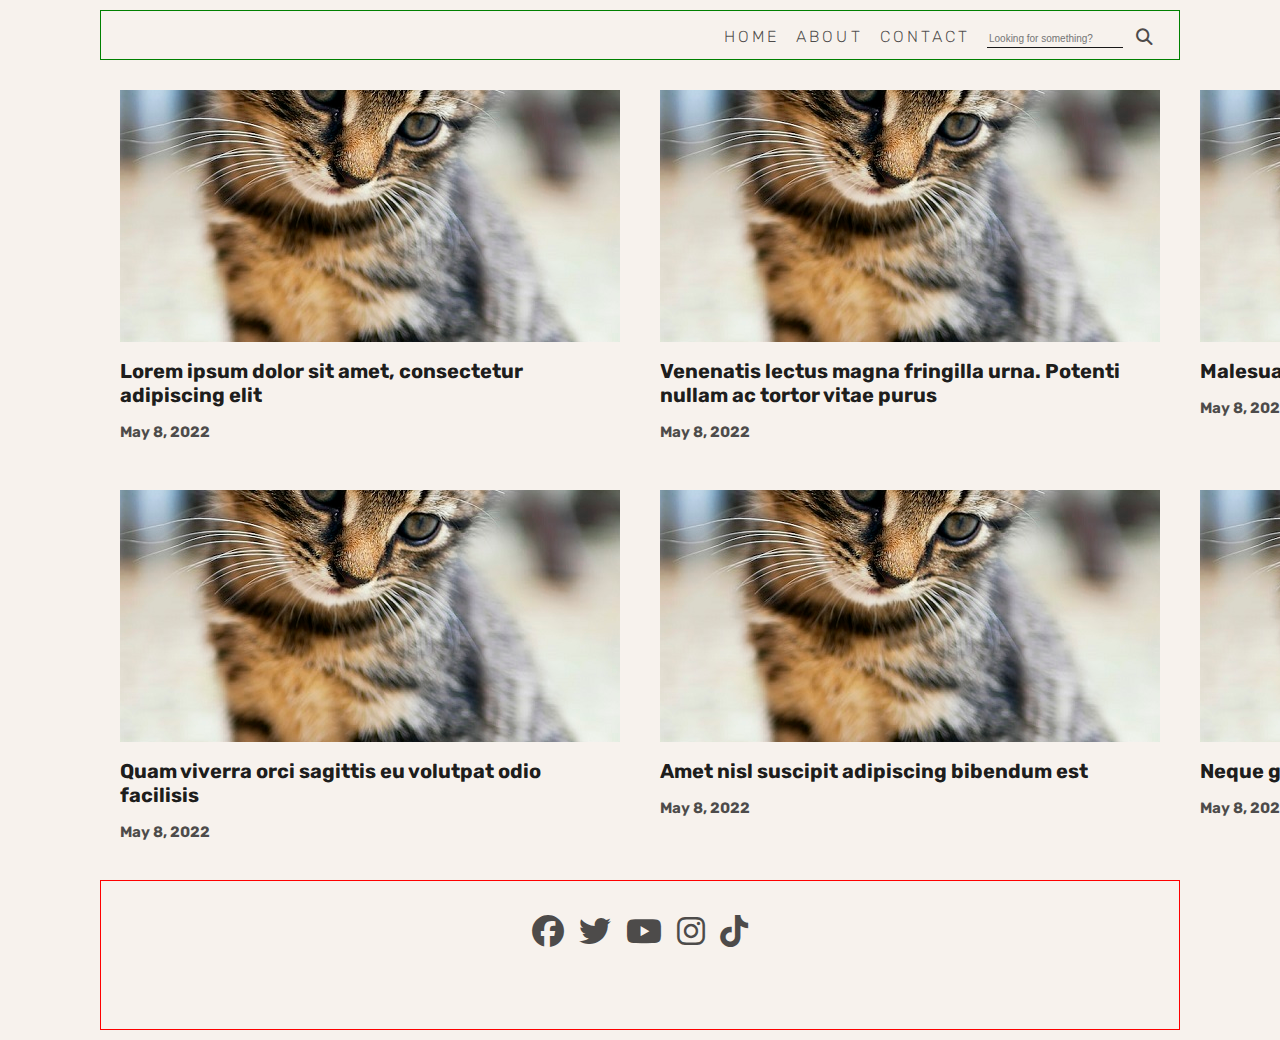
==== index.html @ 1d745626 "basic blog post layout" ====
<!DOCTYPE html>
<html>
    <head>
        <title>Home page</title>
        <meta charset="utf-8">
        <link rel="stylesheet" href="styles.css">
        <link rel="stylesheet" href="https://cdnjs.cloudflare.com/ajax/libs/font-awesome/6.2.0/css/all.min.css">
        <link href='https://fonts.googleapis.com/css?family=Rubik' rel='stylesheet'>

    </head>
    <body>
        <div class="content-container">
            <div class="header-container">
                <div class="logo"></div>
                <div class="nav">
                    <ul>
                        <li>Home</li>
                        <li>About</li>
                        <li>Contact</li>
                        <li><input type="text" id="search" name="search" placeholder="Looking for something?">
                            <button type="submit" value="Search">
                                <i class="fa-solid fa-magnifying-glass fa-lg"></i>
                            </button></li>
                    </ul>
                </div>

            </div>
            <div class="content-row-1">
                <div class="blog-item-r1">
                    
                    <div class="blog-post-info">
                        <a href="post.html">
                            <div class="post-image" id="post-image-1"></div>
                        </a>
                        <a href="post.html">
                            <h2 class="post-title" href="post.html">Lorem ipsum dolor sit amet, consectetur adipiscing elit</h2>
                        </a>
                        <h2 class="post-date">May 8, 2022</h2>
                    </div>
                </div>
                <div class="blog-item-r1">
                    <div class="blog-post-info">
                        <div class="post-image" id="post-image-2"></div>
                        <h2 class="post-title">Venenatis lectus magna fringilla urna. Potenti nullam ac tortor vitae purus</h2>
                        <h2 class="post-date">May 8, 2022</h2>
                    </div>
                </div>
                <div class="blog-item-r1">
                    <div class="blog-post-info">
                        <div class="post-image" id="post-image-3"></div>
                        <h2 class="post-title">Malesuada bibendum arcu vitae elementum</h2>
                        <h2 class="post-date">May 8, 2022</h2>
                    </div>
                </div>
                <div class="blog-item-r2">
                    <div class="blog-post-info">
                        <div class="post-image" id="post-image-4"></div>
                        <h2 class="post-title">Quam viverra orci sagittis eu volutpat odio facilisis</h2>
                        <h2 class="post-date">May 8, 2022</h2>
                    </div>
                </div>
                <div class="blog-item-r2">
                    <div class="blog-post-info">
                        <div class="post-image" id="post-image-5"></div>
                        <h2 class="post-title">Amet nisl suscipit adipiscing bibendum est</h2>
                        <h2 class="post-date">May 8, 2022</h2>
                    </div>
                </div>
                <div class="blog-item-r2">
                    <div class="blog-post-info">
                        <div class="post-image" id="post-image-6"></div>
                        <h2 class="post-title">Neque gravida in fermentum et sollicitudin ac orci</h2>
                        <h2 class="post-date">May 8, 2022</h2>
                    </div>
                </div>
            </div>

            <div class="footer">
                <!-- <div class="search-container"> -->
                    <!-- <form> -->
                        <!-- <label for="search">Looking for something?</label> -->
                        <!-- <input type="text" id="search" name="search" placeholder="Looking for something?">
                        <button type="submit" value="Search">
                            <i class="fa-solid fa-magnifying-glass fa-xl"></i>
                        </button>
                         -->
                    <!-- </form> -->
                <!-- </div> -->
                <div class="social-icons">
                    <i class="fa-brands fa-facebook fa-2xl"></i>
                    <i class="fa-brands fa-twitter fa-2xl"></i>
                    <i class="fa-brands fa-youtube fa-2xl"></i>
                    <i class="fa-brands fa-instagram fa-2xl"></i>
                    <i class="fa-brands fa-tiktok fa-2xl"></i>
                
                </div>
            </div>
        </div>
        
    </body>
</html>
---- styles.css ----
:root {
    --font: Rubik;
    --title-font-size: 20px;
    --date-font-size: 15px;
    --title-font-weight: bold;
    --date-font-color: #8c979a;
    --primary-font-color: rgba(0, 0, 0, .9);
    --secondary-font-color: rgba(0, 0, 0, .7);
}

body {
    width: 100%;
    margin: 0 auto;
    background-color: #f7f2ed;
}

.content-container {
    max-width: 100%;
    margin: 10px 100px 10px 100px;
    display: grid;
    grid-template-rows: 50px 800px 150px;
    grid-template-columns: repeat(3, minmax(200px, 1fr));
    grid-gap: 10px;
    grid-template-areas:
        "header header header"
        "content1 content1 content1"
        "footer footer footer";
}

.content-container-post {
    max-width: 100%;
    margin: 10px 100px 10px 100px;
    display: grid;
    grid-template-rows: 50px 800px 150px;
    grid-template-columns: repeat(1, minmax(200px, 1fr));
    grid-gap: 10px;
    grid-template-areas:
        "header"
        "blogpost"
        "footer";
}

.header-container {
    grid-area: header;
    border: 1px solid green;
    display: flex;
    
}

.nav {
    float: left;
    margin-left: auto;
    margin-right: 10px;
    font-family: var(--font);
    font-weight: 300;
    text-transform: uppercase;
    letter-spacing: .19em;
}


ul {
    list-style: none;
}

li {
    display: inline;
    margin-right: 10px;
    color: var(--secondary-font-color);
    transition: 0.3s;
}

li:hover {
    color: var(--primary-font-color);
    font-weight: bold;
    cursor: pointer;
}

.content-row-1 {
    grid-area: content1;
    /* border: 1px solid blue; */
    display: grid;
    grid-template-areas: 
         "content-r1 content-r1 content-r1"
         "content-r2 content-r2 content-r2"

}

.blog-post-itm {
    border: 1px solid blue;
    grid-template-areas: blogpost;
}

.blog-item-r1, .blog-item-r2 {
    /* border: 1px solid purple; */
    display: flex;
    margin: 20px 20px 20px 20px;

}

.blog-post-info {
    float: bottom;
    font-family: var(--font);
}

.post-image {
    /* border: 1px solid black; */

    height: 70%;
    width: 100%;
    min-width: 500px;
    max-width: 500px;     
}

.post-title {
    font-size: var(--title-font-size);
    font-weight: var(--title-font-weight);
    color: var(--primary-font-color);
    min-width: 400px;
    max-width: 500px;
}

.post-title:hover {
    cursor: pointer;
}

.post-date {
    font-size: var(--date-font-size);
    color: var(--secondary-font-color);
}

/* img {
    height: 100%;
    width: 100%;
    background-size: cover;
} */



#post-image-1, #post-image-2, #post-image-3, #post-image-4, #post-image-5, #post-image-6 {
    background: url("imgs/cat.jfif") center center;
    background-size: auto;
    background-repeat: no-repeat;
    transition: box-shadow .3s;
    
}

.post-image:hover {
    box-shadow: 5px 5px 5px rgba(33,33,33,.2);
    cursor: pointer; 
}

.footer {
    grid-area: footer;
    border: 1px solid red;
    display: inline-block;
}

.search-container {
    display: flex;
    justify-content: center;
    margin-top: 30px;
}

#search {
    min-width: 100px;
    max-width: 600px;
    height: 1.5em;
    font-size: 10px;
    background: none;
    border: none;
    border-bottom: 1px solid var(--primary-font-color);
    
}

#search:focus {
    outline: none;
}

button {
    background: none;
    border: none;
    outline: none;
}

i:hover {
    cursor: pointer;
}

.fa-magnifying-glass {
    color: var(--secondary-font-color);
}

.fa-magnifying-glass:hover {
    color: var(--primary-font-color);
}

.social-icons {
    display: flex;
    gap: 15px;
    justify-content: center;
    margin-top: 50px;
    color: var(--secondary-font-color);
    
}

.fa-brands {
    transition: 0.2s;
}

.fa-brands:hover {
    color: var(--primary-font-color);
}


@media only screen and (min-width: 790px) and (max-width: 1125px) {
    .content-container {
        max-width: 100%;
        margin: 10px 100px 10px 100px;
        display: grid;
        grid-template-rows: 50px 600px 600px 150px;
        grid-template-columns: repeat(1, minmax(200px, 1fr));
        grid-gap: 10px;
        grid-template-areas:
            "header header"
            "content1 content1"
            "content1 content1"
            "footer footer";
    }

    .content-row-1 {
        grid-area: content1;
        /* border: 1px solid blue; */
        display: grid;
        grid-template-areas: 
             "content-r1 content-r1"
             "content-r2 content-r2"
    
    }
    .post-image {
        /* border: 1px solid black; */
    
        height: 70%;
        width: 100%;
        min-width: 400px;
        max-width: 400px;     
    }
    
    .post-title {
        font-size: var(--title-font-size);
        font-weight: var(--title-font-weight);
        color: var(--primary-font-color);
        min-width: 400px;
        max-width: 400px;
    }
    
}

@media only screen and (max-width: 789px) {
    .content-container {
        max-width: 100%;
        margin: 10px 100px 10px 100px;
        display: grid;
        grid-template-rows: 50px 2000px 150px;
        grid-template-columns: repeat(1, minmax(200px, 1fr));
        grid-gap: 10px;
        grid-template-areas:
            "header"
            "content1"
            "content1"
            "footer";
    }

    .content-row-1 {
        grid-area: content1;
        /* border: 1px solid blue; */
        display: grid;
        grid-template-areas: 
             "content-r1"
             "content-r2"
    
    }

    .post-image {
        /* border: 1px solid black; */
    
        height: 70%;
        width: 100%;
        min-width: 300px;
        max-width: 400px;     
        min-height: 200px;
    }
    
    .post-title {
        font-size: var(--title-font-size);
        font-weight: var(--title-font-weight);
        color: var(--primary-font-color);
        min-width: 400px;
        max-width: 400px;
    }

    .footer {
        margin-bottom: 20px;
    }
    
}

a {
    text-decoration: none;
}
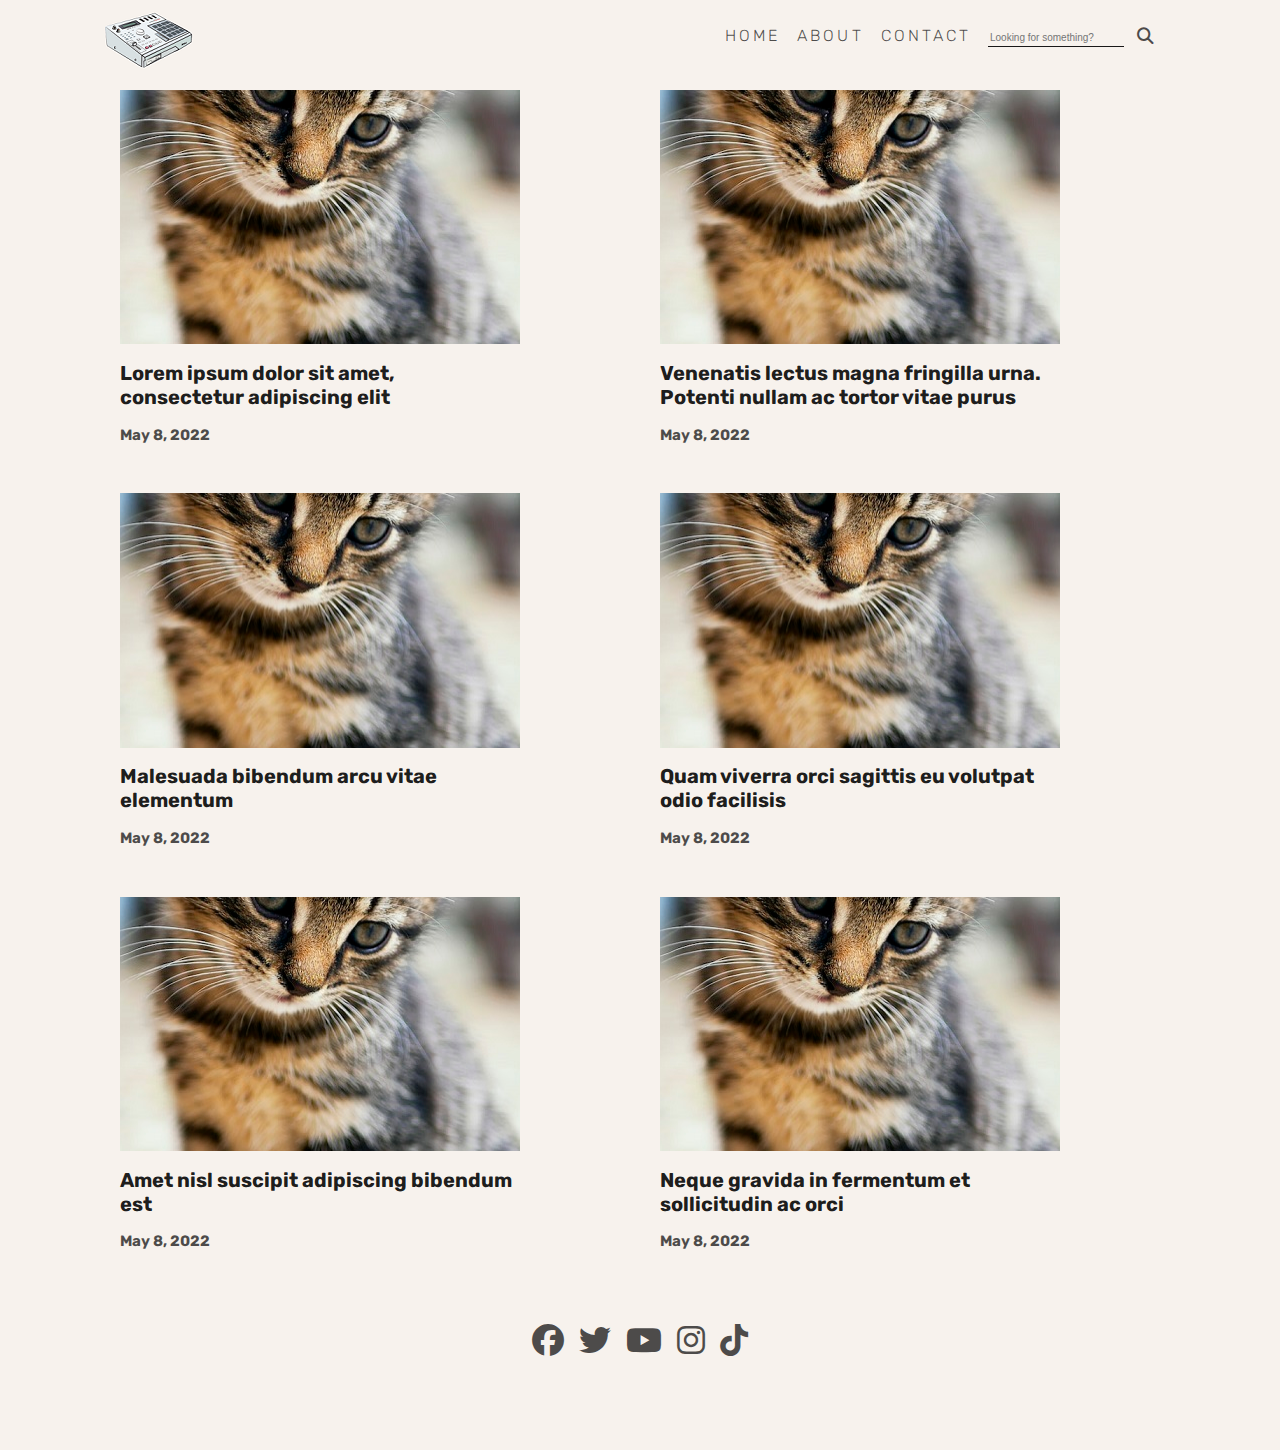
==== commit 45feb95a: "added logo" ====
--- a/index.html
+++ b/index.html
@@ -11,7 +11,9 @@
     <body>
         <div class="content-container">
             <div class="header-container">
-                <div class="logo"></div>
+                <div class="logo">
+                    <img src="imgs/mpc.png">
+                </div>
                 <div class="nav">
                     <ul>
                         <li>Home</li>
--- a/styles.css
+++ b/styles.css
@@ -6,12 +6,14 @@
     --date-font-color: #8c979a;
     --primary-font-color: rgba(0, 0, 0, .9);
     --secondary-font-color: rgba(0, 0, 0, .7);
+    --blog-border-color: rgba(0, 0, 0, .2);
 }
 
 body {
     width: 100%;
     margin: 0 auto;
     background-color: #f7f2ed;
+    min-width: 0;
 }
 
 .content-container {
@@ -31,18 +33,37 @@
     max-width: 100%;
     margin: 10px 100px 10px 100px;
     display: grid;
-    grid-template-rows: 50px 800px 150px;
-    grid-template-columns: repeat(1, minmax(200px, 1fr));
+    /* grid-template-rows: 50px 900px 150px; */
+    grid-template-rows: 0.2fr 4fr 0.5f 1fr;
+    /* grid-template-columns: repeat(1, minmax(200px, 1fr)); */
     grid-gap: 10px;
     grid-template-areas:
         "header"
         "blogpost"
+        "next"
         "footer";
 }
+
+
+/* @media only screen and (max-width:  2000px) {
+    .content-container-post {
+        max-width: 100%;
+        margin: 10px 100px 10px 100px;
+        display: grid;
+        grid-template-rows: 50px 1200px 150px;
+        grid-template-columns: repeat(1, minmax(200px, 1fr));
+        grid-gap: 10px;
+        grid-template-areas:
+            "header"
+            "blogpost"
+            "footer";
+    }
+    
+} */
 
 .header-container {
     grid-area: header;
-    border: 1px solid green;
+    /* border: 1px solid green; */
     display: flex;
     
 }
@@ -86,7 +107,7 @@
 }
 
 .blog-post-itm {
-    border: 1px solid blue;
+    /* border: 1px solid blue; */
     grid-template-areas: blogpost;
 }
 
@@ -126,6 +147,35 @@
 .post-date {
     font-size: var(--date-font-size);
     color: var(--secondary-font-color);
+}
+
+.blog-post-date {
+    font-size: 15px;
+    /* font-weight: var(--title-font-weight); */
+    color: var(--secondary-font-color);
+    font-family: var(--font);
+    letter-spacing: .19em;
+    margin-bottom: 50px;
+    margin-left: 20px;
+}
+
+.blog-post-title {
+    font-size: 50px;
+    color: var(--primary-font-color);
+    font-family: var(--font);
+    margin-left: 50px;
+    margin-right: 20px;
+}
+
+.blog-post-container {
+    grid-area: blogpost;
+    /* height: 700px; */
+    margin-top: 50px;
+    margin-left: 15%;
+    margin-right: 15%;
+    border-top: 1px solid var(--blog-border-color);
+    border-bottom: 1px solid var(--blog-border-color);
+    resize: vertical;
 }
 
 /* img {
@@ -134,6 +184,13 @@
     background-size: cover;
 } */
 
+p {
+    font-family: var(--font);
+    color: var(--secondary-font-color);
+    font-size: 20px;
+    letter-spacing: 0.03em;
+}
+
 
 
 #post-image-1, #post-image-2, #post-image-3, #post-image-4, #post-image-5, #post-image-6 {
@@ -151,7 +208,7 @@
 
 .footer {
     grid-area: footer;
-    border: 1px solid red;
+    /* border: 1px solid red; */
     display: inline-block;
 }
 
@@ -212,7 +269,7 @@
 }
 
 
-@media only screen and (min-width: 790px) and (max-width: 1125px) {
+@media only screen and (min-width: 790px) and (max-width: 1500px) {
     .content-container {
         max-width: 100%;
         margin: 10px 100px 10px 100px;
@@ -306,4 +363,30 @@
 
 a {
     text-decoration: none;
+}
+
+.blog-next-section {
+    grid-area: next;
+    margin-right: 15%;
+    margin-left: 15%;
+    /* border: 1px solid purple; */
+}
+
+.next-info {
+    float: right;
+}
+
+.next-id {
+    float: right;
+    margin-right: 20px;
+    color: var(--secondary-font-color);
+}
+
+.next-id:hover {
+    color: var(--primary-font-color);
+}
+
+.next-title {
+    font-weight: bold;
+    font-size: 20px;
 }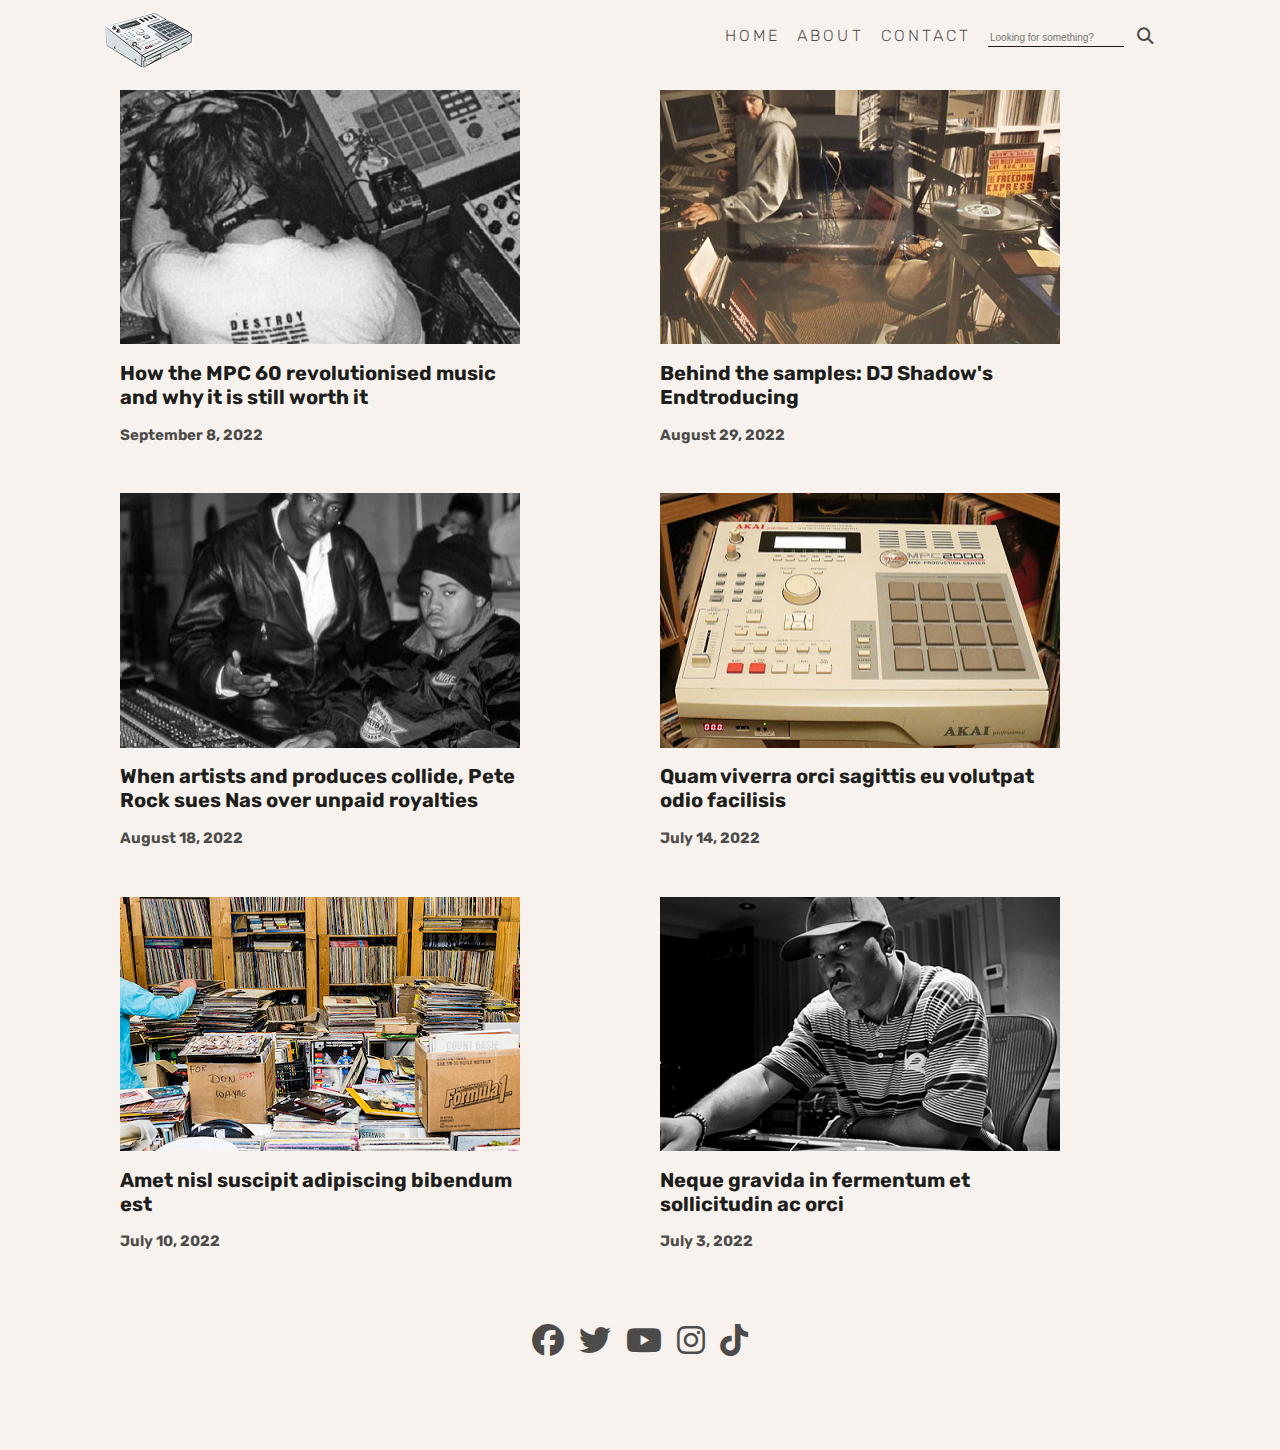
==== commit 2d299ffa: "final content" ====
--- a/index.html
+++ b/index.html
@@ -35,44 +35,44 @@
                             <div class="post-image" id="post-image-1"></div>
                         </a>
                         <a href="post.html">
-                            <h2 class="post-title" href="post.html">Lorem ipsum dolor sit amet, consectetur adipiscing elit</h2>
+                            <h2 class="post-title" href="post.html">How the MPC 60 revolutionised music and why it is still worth it</h2>
                         </a>
-                        <h2 class="post-date">May 8, 2022</h2>
+                        <h2 class="post-date">September 8, 2022</h2>
                     </div>
                 </div>
                 <div class="blog-item-r1">
                     <div class="blog-post-info">
                         <div class="post-image" id="post-image-2"></div>
-                        <h2 class="post-title">Venenatis lectus magna fringilla urna. Potenti nullam ac tortor vitae purus</h2>
-                        <h2 class="post-date">May 8, 2022</h2>
+                        <h2 class="post-title">Behind the samples: DJ Shadow's Endtroducing</h2>
+                        <h2 class="post-date">August 29, 2022</h2>
                     </div>
                 </div>
                 <div class="blog-item-r1">
                     <div class="blog-post-info">
                         <div class="post-image" id="post-image-3"></div>
-                        <h2 class="post-title">Malesuada bibendum arcu vitae elementum</h2>
-                        <h2 class="post-date">May 8, 2022</h2>
+                        <h2 class="post-title">When artists and produces collide, Pete Rock sues Nas over unpaid royalties</h2>
+                        <h2 class="post-date">August 18, 2022</h2>
                     </div>
                 </div>
                 <div class="blog-item-r2">
                     <div class="blog-post-info">
                         <div class="post-image" id="post-image-4"></div>
                         <h2 class="post-title">Quam viverra orci sagittis eu volutpat odio facilisis</h2>
-                        <h2 class="post-date">May 8, 2022</h2>
+                        <h2 class="post-date">July 14, 2022</h2>
                     </div>
                 </div>
                 <div class="blog-item-r2">
                     <div class="blog-post-info">
                         <div class="post-image" id="post-image-5"></div>
                         <h2 class="post-title">Amet nisl suscipit adipiscing bibendum est</h2>
-                        <h2 class="post-date">May 8, 2022</h2>
+                        <h2 class="post-date">July 10, 2022</h2>
                     </div>
                 </div>
                 <div class="blog-item-r2">
                     <div class="blog-post-info">
                         <div class="post-image" id="post-image-6"></div>
                         <h2 class="post-title">Neque gravida in fermentum et sollicitudin ac orci</h2>
-                        <h2 class="post-date">May 8, 2022</h2>
+                        <h2 class="post-date">July 3, 2022</h2>
                     </div>
                 </div>
             </div>
--- a/styles.css
+++ b/styles.css
@@ -193,13 +193,39 @@
 
 
 
+
+#post-image-1 {
+    background: url("imgs/mpc60_2.png") center center;
+}
+
+#post-image-2 {
+    background: url("imgs/hh.png") center center;
+}
+
+#post-image-3 {
+    background: url("imgs/pr.png") center center;
+}
+
+#post-image-4 {
+    background: url("imgs/mpc2000.png") center center;
+}
+
+#post-image-5 {
+    background: url("imgs/digging.png") center center;
+}
+
+#post-image-6 {
+    background: url("imgs/easy.png") center center;
+}
+
+
 #post-image-1, #post-image-2, #post-image-3, #post-image-4, #post-image-5, #post-image-6 {
-    background: url("imgs/cat.jfif") center center;
     background-size: auto;
     background-repeat: no-repeat;
     transition: box-shadow .3s;
     
 }
+
 
 .post-image:hover {
     box-shadow: 5px 5px 5px rgba(33,33,33,.2);
@@ -363,6 +389,7 @@
 
 a {
     text-decoration: none;
+    color: inherit;
 }
 
 .blog-next-section {
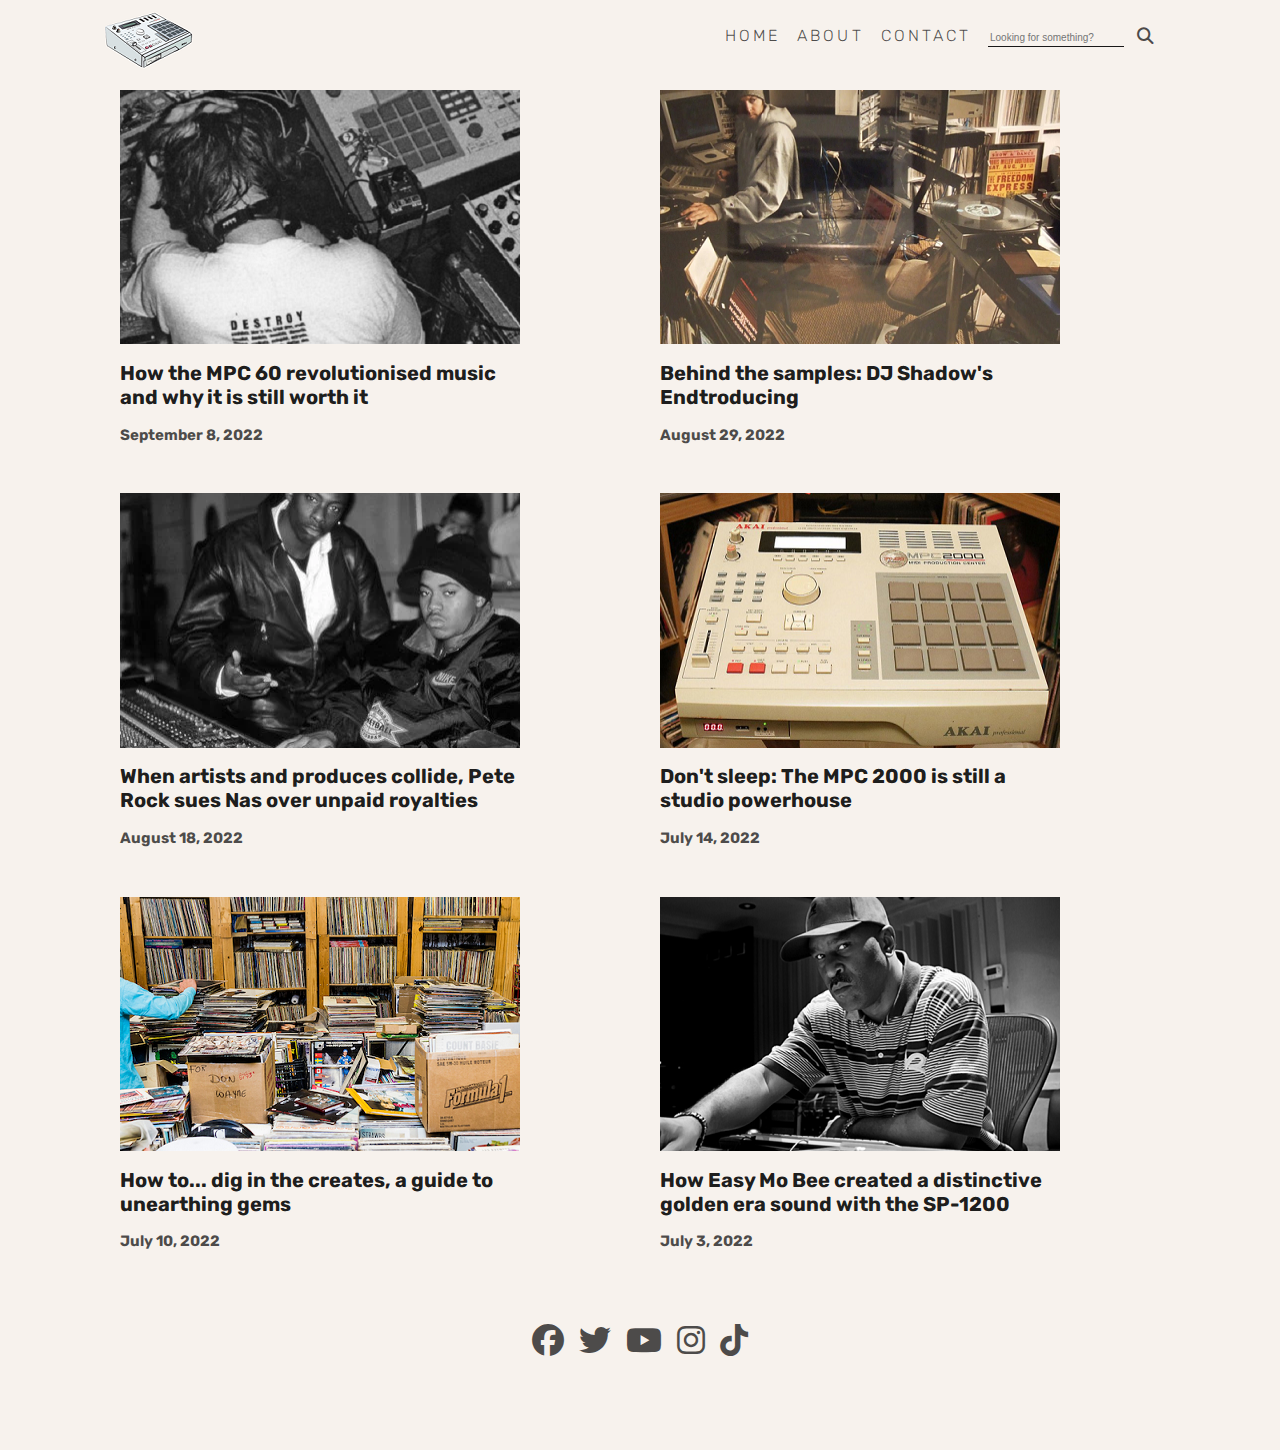
==== commit 90fc3ef8: "added viewport to meta tags" ====
--- a/index.html
+++ b/index.html
@@ -3,6 +3,7 @@
     <head>
         <title>Home page</title>
         <meta charset="utf-8">
+        <meta name="viewport" content="width=device-width, initial-scale=1.0">
         <link rel="stylesheet" href="styles.css">
         <link rel="stylesheet" href="https://cdnjs.cloudflare.com/ajax/libs/font-awesome/6.2.0/css/all.min.css">
         <link href='https://fonts.googleapis.com/css?family=Rubik' rel='stylesheet'>
@@ -57,21 +58,21 @@
                 <div class="blog-item-r2">
                     <div class="blog-post-info">
                         <div class="post-image" id="post-image-4"></div>
-                        <h2 class="post-title">Quam viverra orci sagittis eu volutpat odio facilisis</h2>
+                        <h2 class="post-title">Don't sleep: The MPC 2000 is still a studio powerhouse</h2>
                         <h2 class="post-date">July 14, 2022</h2>
                     </div>
                 </div>
                 <div class="blog-item-r2">
                     <div class="blog-post-info">
                         <div class="post-image" id="post-image-5"></div>
-                        <h2 class="post-title">Amet nisl suscipit adipiscing bibendum est</h2>
+                        <h2 class="post-title">How to... dig in the creates, a guide to unearthing gems</h2>
                         <h2 class="post-date">July 10, 2022</h2>
                     </div>
                 </div>
                 <div class="blog-item-r2">
                     <div class="blog-post-info">
                         <div class="post-image" id="post-image-6"></div>
-                        <h2 class="post-title">Neque gravida in fermentum et sollicitudin ac orci</h2>
+                        <h2 class="post-title">How Easy Mo Bee created a distinctive golden era sound with the SP-1200</h2>
                         <h2 class="post-date">July 3, 2022</h2>
                     </div>
                 </div>
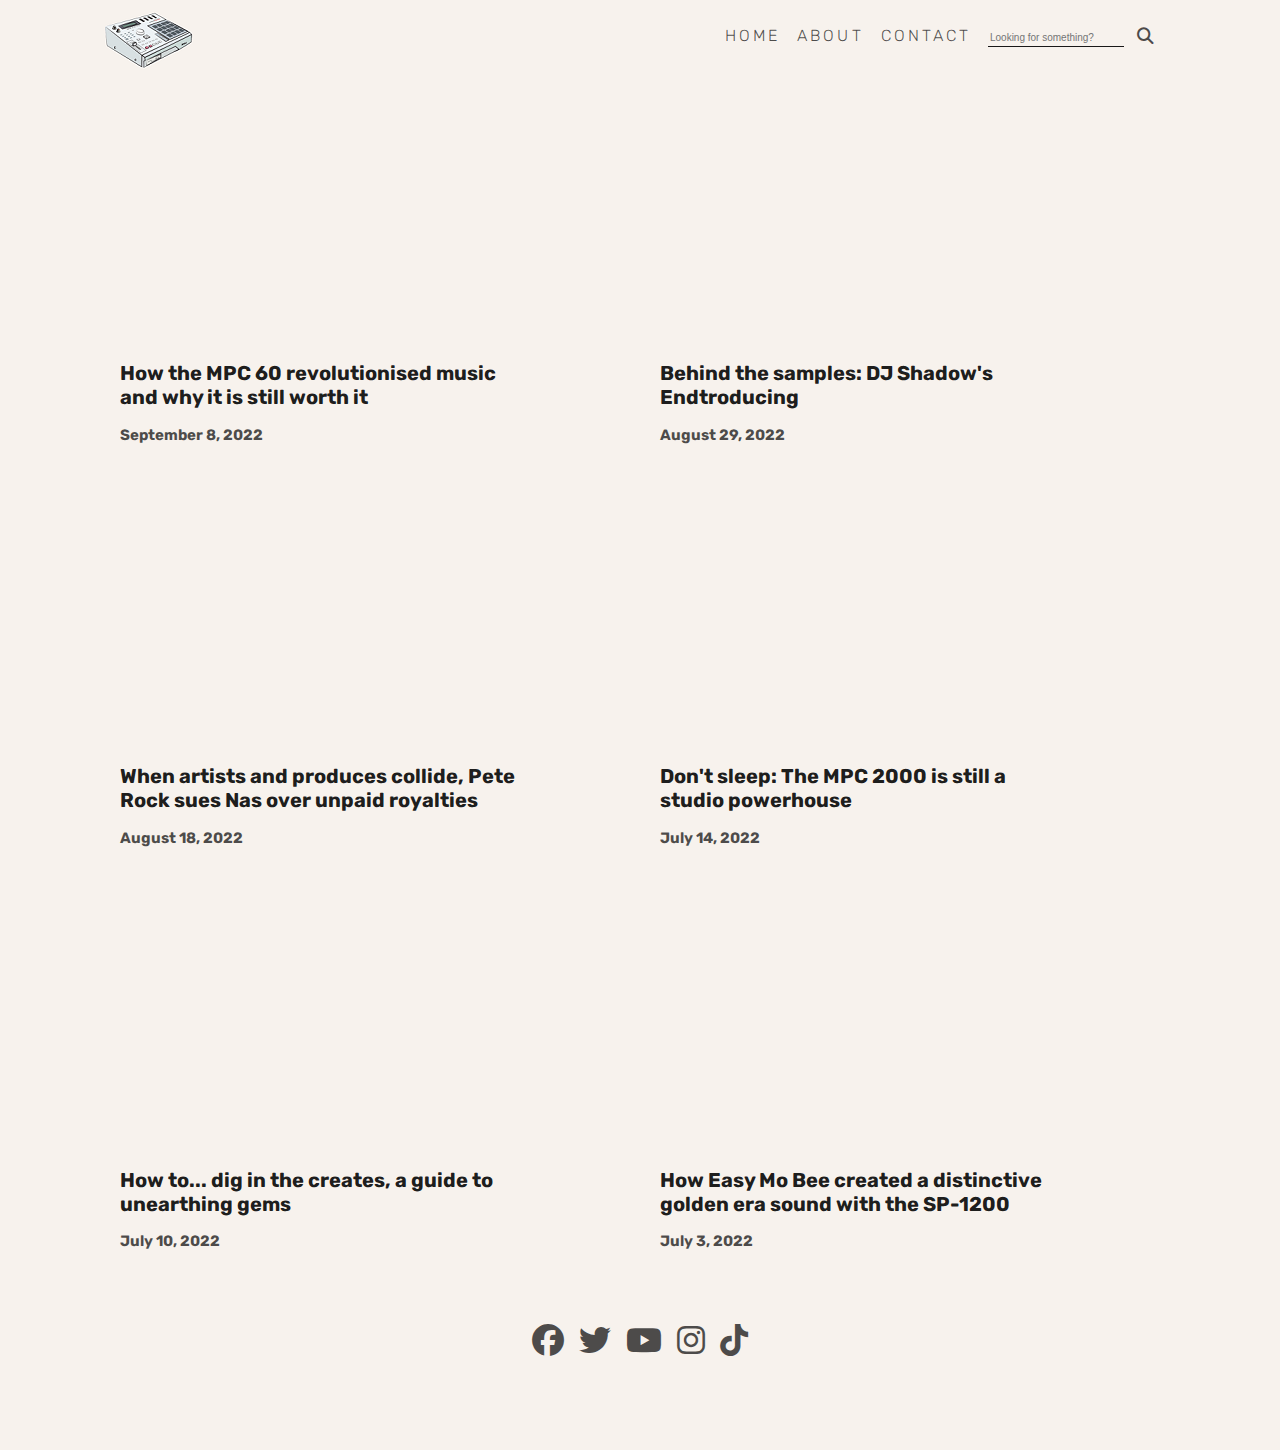
==== commit c1f34fc6: "css files to css folder" ====
--- a/index.html
+++ b/index.html
@@ -4,16 +4,16 @@
         <title>Home page</title>
         <meta charset="utf-8">
         <meta name="viewport" content="width=device-width, initial-scale=1.0">
-        <link rel="stylesheet" href="styles.css">
+        <link rel="stylesheet" href="css/styles.css">
         <link rel="stylesheet" href="https://cdnjs.cloudflare.com/ajax/libs/font-awesome/6.2.0/css/all.min.css">
         <link href='https://fonts.googleapis.com/css?family=Rubik' rel='stylesheet'>
 
     </head>
     <body>
         <div class="content-container">
-            <div class="header-container">
+            <header class="header-container">
                 <div class="logo">
-                    <img src="imgs/mpc.png">
+                    <img src="imgs/mpc.png" alt="mpc-logo">
                 </div>
                 <div class="nav">
                     <ul>
@@ -27,8 +27,8 @@
                     </ul>
                 </div>
 
-            </div>
-            <div class="content-row-1">
+            </header>
+            <section class="content-row-1">
                 <div class="blog-item-r1">
                     
                     <div class="blog-post-info">
@@ -76,9 +76,9 @@
                         <h2 class="post-date">July 3, 2022</h2>
                     </div>
                 </div>
-            </div>
+            </section>
 
-            <div class="footer">
+            <footer class="footer">
                 <!-- <div class="search-container"> -->
                     <!-- <form> -->
                         <!-- <label for="search">Looking for something?</label> -->
@@ -97,7 +97,7 @@
                     <i class="fa-brands fa-tiktok fa-2xl"></i>
                 
                 </div>
-            </div>
+            </footer>
         </div>
         
     </body>
--- a/css/styles.css
+++ b/css/styles.css
@@ -0,0 +1,429 @@
+:root {
+    --font: Rubik;
+    --title-font-size: 20px;
+    --date-font-size: 15px;
+    --title-font-weight: bold;
+    --date-font-color: #8c979a;
+    --primary-font-color: rgba(0, 0, 0, .9);
+    --secondary-font-color: rgba(0, 0, 0, .7);
+    --blog-border-color: rgba(0, 0, 0, .2);
+}
+
+body {
+    width: 100%;
+    margin: 0 auto;
+    background-color: #f7f2ed;
+    min-width: 0;
+}
+
+.content-container {
+    max-width: 100%;
+    margin: 10px 100px 10px 100px;
+    display: grid;
+    grid-template-rows: 50px 800px 150px;
+    grid-template-columns: repeat(3, minmax(200px, 1fr));
+    grid-gap: 10px;
+    grid-template-areas:
+        "header header header"
+        "content1 content1 content1"
+        "footer footer footer";
+}
+
+.content-container-post {
+    max-width: 100%;
+    margin: 10px 100px 10px 100px;
+    display: grid;
+    /* grid-template-rows: 50px 900px 150px; */
+    grid-template-rows: 0.2fr 4fr 0.5f 1fr;
+    /* grid-template-columns: repeat(1, minmax(200px, 1fr)); */
+    grid-gap: 10px;
+    grid-template-areas:
+        "header"
+        "blogpost"
+        "next"
+        "footer";
+}
+
+
+/* @media only screen and (max-width:  2000px) {
+    .content-container-post {
+        max-width: 100%;
+        margin: 10px 100px 10px 100px;
+        display: grid;
+        grid-template-rows: 50px 1200px 150px;
+        grid-template-columns: repeat(1, minmax(200px, 1fr));
+        grid-gap: 10px;
+        grid-template-areas:
+            "header"
+            "blogpost"
+            "footer";
+    }
+    
+} */
+
+.header-container {
+    grid-area: header;
+    /* border: 1px solid green; */
+    display: flex;
+    
+}
+
+.nav {
+    float: left;
+    margin-left: auto;
+    margin-right: 10px;
+    font-family: var(--font);
+    font-weight: 300;
+    text-transform: uppercase;
+    letter-spacing: .19em;
+}
+
+
+ul {
+    list-style: none;
+}
+
+li {
+    display: inline;
+    margin-right: 10px;
+    color: var(--secondary-font-color);
+    transition: 0.3s;
+}
+
+li:hover {
+    color: var(--primary-font-color);
+    font-weight: bold;
+    cursor: pointer;
+}
+
+.content-row-1 {
+    grid-area: content1;
+    /* border: 1px solid blue; */
+    display: grid;
+    grid-template-areas: 
+         "content-r1 content-r1 content-r1"
+         "content-r2 content-r2 content-r2"
+
+}
+
+.blog-post-itm {
+    /* border: 1px solid blue; */
+    grid-template-areas: blogpost;
+}
+
+.blog-item-r1, .blog-item-r2 {
+    /* border: 1px solid purple; */
+    display: flex;
+    margin: 20px 20px 20px 20px;
+
+}
+
+.blog-post-info {
+    float: bottom;
+    font-family: var(--font);
+}
+
+.post-image {
+    /* border: 1px solid black; */
+
+    height: 70%;
+    width: 100%;
+    min-width: 500px;
+    max-width: 500px;     
+}
+
+.post-title {
+    font-size: var(--title-font-size);
+    font-weight: var(--title-font-weight);
+    color: var(--primary-font-color);
+    min-width: 400px;
+    max-width: 500px;
+}
+
+.post-title:hover {
+    cursor: pointer;
+}
+
+.post-date {
+    font-size: var(--date-font-size);
+    color: var(--secondary-font-color);
+}
+
+.blog-post-date {
+    font-size: 15px;
+    /* font-weight: var(--title-font-weight); */
+    color: var(--secondary-font-color);
+    font-family: var(--font);
+    letter-spacing: .19em;
+    margin-bottom: 50px;
+    margin-left: 20px;
+}
+
+.blog-post-title {
+    font-size: 50px;
+    color: var(--primary-font-color);
+    font-family: var(--font);
+    margin-left: 50px;
+    margin-right: 20px;
+}
+
+.blog-post-container {
+    grid-area: blogpost;
+    /* height: 700px; */
+    margin-top: 50px;
+    margin-left: 15%;
+    margin-right: 15%;
+    border-top: 1px solid var(--blog-border-color);
+    border-bottom: 1px solid var(--blog-border-color);
+    resize: vertical;
+}
+
+/* img {
+    height: 100%;
+    width: 100%;
+    background-size: cover;
+} */
+
+h3, p {
+    font-family: var(--font);
+    color: var(--secondary-font-color);
+    font-size: 20px;
+    letter-spacing: 0.03em;
+}
+
+blockquote {
+    font-family: var(--font);
+    color: var(--secondary-font-color);
+    font-size: 20px;
+    letter-spacing: 0.03em;
+}
+
+
+#post-image-1 {
+    background: url("imgs/mpc60_2.png") center center;
+}
+
+#post-image-2 {
+    background: url("imgs/hh.png") center center;
+}
+
+#post-image-3 {
+    background: url("imgs/pr.png") center center;
+}
+
+#post-image-4 {
+    background: url("imgs/mpc2000.png") center center;
+}
+
+#post-image-5 {
+    background: url("imgs/digging.png") center center;
+}
+
+#post-image-6 {
+    background: url("imgs/easy.png") center center;
+}
+
+
+#post-image-1, #post-image-2, #post-image-3, #post-image-4, #post-image-5, #post-image-6 {
+    background-size: auto;
+    background-repeat: no-repeat;
+    transition: box-shadow .3s;
+    
+}
+
+
+.post-image:hover {
+    box-shadow: 5px 5px 5px rgba(33,33,33,.2);
+    cursor: pointer; 
+}
+
+.footer {
+    grid-area: footer;
+    /* border: 1px solid red; */
+    display: inline-block;
+}
+
+.search-container {
+    display: flex;
+    justify-content: center;
+    margin-top: 30px;
+}
+
+#search {
+    min-width: 100px;
+    max-width: 600px;
+    height: 1.5em;
+    font-size: 10px;
+    background: none;
+    border: none;
+    border-bottom: 1px solid var(--primary-font-color);
+    
+}
+
+#search:focus {
+    outline: none;
+}
+
+button {
+    background: none;
+    border: none;
+    outline: none;
+}
+
+i:hover {
+    cursor: pointer;
+}
+
+.fa-magnifying-glass {
+    color: var(--secondary-font-color);
+}
+
+.fa-magnifying-glass:hover {
+    color: var(--primary-font-color);
+}
+
+.social-icons {
+    display: flex;
+    gap: 15px;
+    justify-content: center;
+    margin-top: 50px;
+    color: var(--secondary-font-color);
+    
+}
+
+.fa-brands {
+    transition: 0.2s;
+}
+
+.fa-brands:hover {
+    color: var(--primary-font-color);
+}
+
+
+@media only screen and (min-width: 790px) and (max-width: 1500px) {
+    .content-container {
+        max-width: 100%;
+        margin: 10px 100px 10px 100px;
+        display: grid;
+        grid-template-rows: 50px 600px 600px 150px;
+        grid-template-columns: repeat(1, minmax(200px, 1fr));
+        grid-gap: 10px;
+        grid-template-areas:
+            "header header"
+            "content1 content1"
+            "content1 content1"
+            "footer footer";
+    }
+
+    .content-row-1 {
+        grid-area: content1;
+        /* border: 1px solid blue; */
+        display: grid;
+        grid-template-areas: 
+             "content-r1 content-r1"
+             "content-r2 content-r2"
+    
+    }
+    .post-image {
+        /* border: 1px solid black; */
+    
+        height: 70%;
+        width: 100%;
+        min-width: 400px;
+        max-width: 400px;     
+    }
+    
+    .post-title {
+        font-size: var(--title-font-size);
+        font-weight: var(--title-font-weight);
+        color: var(--primary-font-color);
+        min-width: 400px;
+        max-width: 400px;
+    }
+    
+}
+
+@media only screen and (max-width: 789px) {
+    .content-container {
+        max-width: 100%;
+        margin: 10px 100px 10px 100px;
+        display: grid;
+        grid-template-rows: 50px 2000px 150px;
+        grid-template-columns: repeat(1, minmax(200px, 1fr));
+        grid-gap: 10px;
+        grid-template-areas:
+            "header"
+            "content1"
+            "content1"
+            "footer";
+    }
+
+    .content-row-1 {
+        grid-area: content1;
+        /* border: 1px solid blue; */
+        display: grid;
+        grid-template-areas: 
+             "content-r1"
+             "content-r2"
+    
+    }
+
+    .post-image {
+        /* border: 1px solid black; */
+    
+        height: 70%;
+        width: 100%;
+        min-width: 300px;
+        max-width: 400px;     
+        min-height: 200px;
+    }
+    
+    .post-title {
+        font-size: var(--title-font-size);
+        font-weight: var(--title-font-weight);
+        color: var(--primary-font-color);
+        min-width: 400px;
+        max-width: 400px;
+    }
+
+    .footer {
+        margin-bottom: 20px;
+    }
+    
+}
+
+a {
+    text-decoration: none;
+    color: inherit;
+}
+
+.blog-next-section {
+    grid-area: next;
+    margin-right: 15%;
+    margin-left: 15%;
+    /* border: 1px solid purple; */
+}
+
+.next-info {
+    float: right;
+}
+
+.next-id {
+    float: right;
+    margin-right: 20px;
+    color: var(--secondary-font-color);
+}
+
+.next-id:hover {
+    color: var(--primary-font-color);
+}
+
+.next-title {
+    font-weight: bold;
+    font-size: 20px;
+}
+
+.author-info {
+    margin-top: 20px;
+}
+
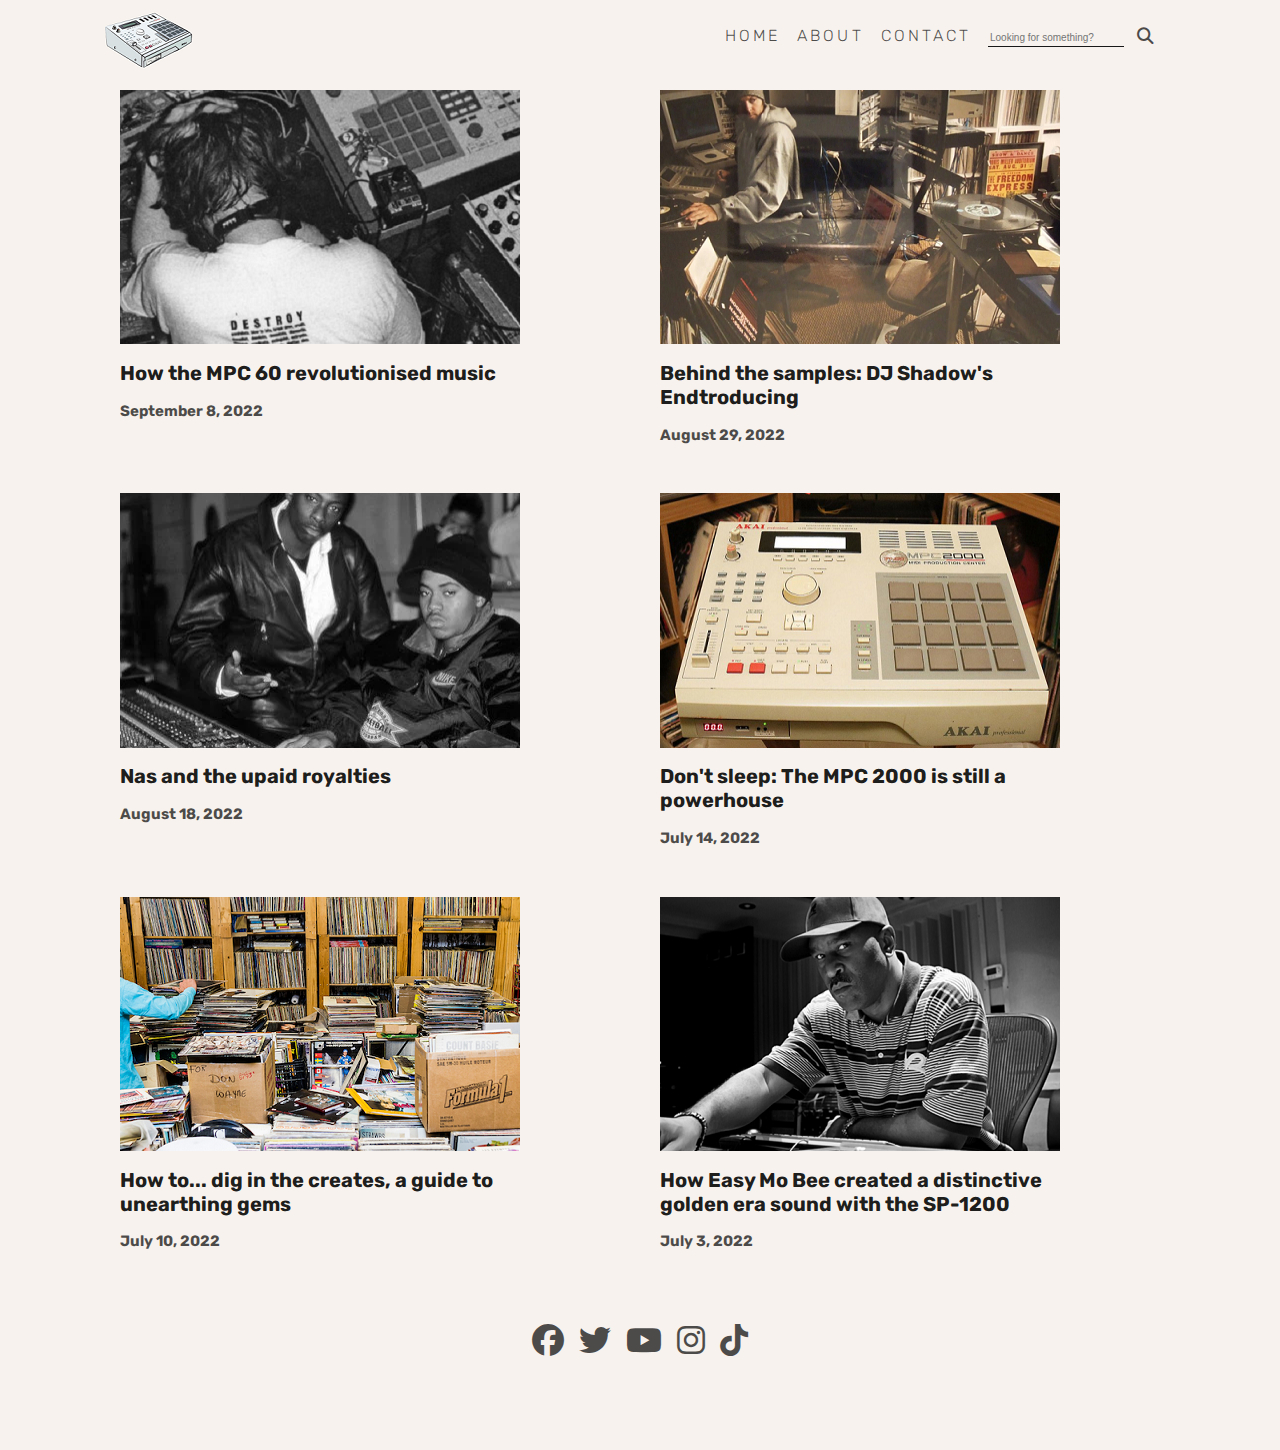
==== commit 1098f23e: "mobile/ small screen friendly version" ====
--- a/index.html
+++ b/index.html
@@ -36,7 +36,7 @@
                             <div class="post-image" id="post-image-1"></div>
                         </a>
                         <a href="post.html">
-                            <h2 class="post-title" href="post.html">How the MPC 60 revolutionised music and why it is still worth it</h2>
+                            <h2 class="post-title" href="post.html">How the MPC 60 revolutionised music</h2>
                         </a>
                         <h2 class="post-date">September 8, 2022</h2>
                     </div>
@@ -51,14 +51,14 @@
                 <div class="blog-item-r1">
                     <div class="blog-post-info">
                         <div class="post-image" id="post-image-3"></div>
-                        <h2 class="post-title">When artists and produces collide, Pete Rock sues Nas over unpaid royalties</h2>
+                        <h2 class="post-title">Nas and the upaid royalties</h2>
                         <h2 class="post-date">August 18, 2022</h2>
                     </div>
                 </div>
                 <div class="blog-item-r2">
                     <div class="blog-post-info">
                         <div class="post-image" id="post-image-4"></div>
-                        <h2 class="post-title">Don't sleep: The MPC 2000 is still a studio powerhouse</h2>
+                        <h2 class="post-title">Don't sleep: The MPC 2000 is still a powerhouse</h2>
                         <h2 class="post-date">July 14, 2022</h2>
                     </div>
                 </div>
--- a/css/styles.css
+++ b/css/styles.css
@@ -1,3 +1,9 @@
+@import url("footer.css");
+@import url("header.css");
+@import url("image.css");
+@import url("main.css");
+@import url("next.css");
+
 :root {
     --font: Rubik;
     --title-font-size: 20px;
@@ -9,421 +15,3 @@
     --blog-border-color: rgba(0, 0, 0, .2);
 }
 
-body {
-    width: 100%;
-    margin: 0 auto;
-    background-color: #f7f2ed;
-    min-width: 0;
-}
-
-.content-container {
-    max-width: 100%;
-    margin: 10px 100px 10px 100px;
-    display: grid;
-    grid-template-rows: 50px 800px 150px;
-    grid-template-columns: repeat(3, minmax(200px, 1fr));
-    grid-gap: 10px;
-    grid-template-areas:
-        "header header header"
-        "content1 content1 content1"
-        "footer footer footer";
-}
-
-.content-container-post {
-    max-width: 100%;
-    margin: 10px 100px 10px 100px;
-    display: grid;
-    /* grid-template-rows: 50px 900px 150px; */
-    grid-template-rows: 0.2fr 4fr 0.5f 1fr;
-    /* grid-template-columns: repeat(1, minmax(200px, 1fr)); */
-    grid-gap: 10px;
-    grid-template-areas:
-        "header"
-        "blogpost"
-        "next"
-        "footer";
-}
-
-
-/* @media only screen and (max-width:  2000px) {
-    .content-container-post {
-        max-width: 100%;
-        margin: 10px 100px 10px 100px;
-        display: grid;
-        grid-template-rows: 50px 1200px 150px;
-        grid-template-columns: repeat(1, minmax(200px, 1fr));
-        grid-gap: 10px;
-        grid-template-areas:
-            "header"
-            "blogpost"
-            "footer";
-    }
-    
-} */
-
-.header-container {
-    grid-area: header;
-    /* border: 1px solid green; */
-    display: flex;
-    
-}
-
-.nav {
-    float: left;
-    margin-left: auto;
-    margin-right: 10px;
-    font-family: var(--font);
-    font-weight: 300;
-    text-transform: uppercase;
-    letter-spacing: .19em;
-}
-
-
-ul {
-    list-style: none;
-}
-
-li {
-    display: inline;
-    margin-right: 10px;
-    color: var(--secondary-font-color);
-    transition: 0.3s;
-}
-
-li:hover {
-    color: var(--primary-font-color);
-    font-weight: bold;
-    cursor: pointer;
-}
-
-.content-row-1 {
-    grid-area: content1;
-    /* border: 1px solid blue; */
-    display: grid;
-    grid-template-areas: 
-         "content-r1 content-r1 content-r1"
-         "content-r2 content-r2 content-r2"
-
-}
-
-.blog-post-itm {
-    /* border: 1px solid blue; */
-    grid-template-areas: blogpost;
-}
-
-.blog-item-r1, .blog-item-r2 {
-    /* border: 1px solid purple; */
-    display: flex;
-    margin: 20px 20px 20px 20px;
-
-}
-
-.blog-post-info {
-    float: bottom;
-    font-family: var(--font);
-}
-
-.post-image {
-    /* border: 1px solid black; */
-
-    height: 70%;
-    width: 100%;
-    min-width: 500px;
-    max-width: 500px;     
-}
-
-.post-title {
-    font-size: var(--title-font-size);
-    font-weight: var(--title-font-weight);
-    color: var(--primary-font-color);
-    min-width: 400px;
-    max-width: 500px;
-}
-
-.post-title:hover {
-    cursor: pointer;
-}
-
-.post-date {
-    font-size: var(--date-font-size);
-    color: var(--secondary-font-color);
-}
-
-.blog-post-date {
-    font-size: 15px;
-    /* font-weight: var(--title-font-weight); */
-    color: var(--secondary-font-color);
-    font-family: var(--font);
-    letter-spacing: .19em;
-    margin-bottom: 50px;
-    margin-left: 20px;
-}
-
-.blog-post-title {
-    font-size: 50px;
-    color: var(--primary-font-color);
-    font-family: var(--font);
-    margin-left: 50px;
-    margin-right: 20px;
-}
-
-.blog-post-container {
-    grid-area: blogpost;
-    /* height: 700px; */
-    margin-top: 50px;
-    margin-left: 15%;
-    margin-right: 15%;
-    border-top: 1px solid var(--blog-border-color);
-    border-bottom: 1px solid var(--blog-border-color);
-    resize: vertical;
-}
-
-/* img {
-    height: 100%;
-    width: 100%;
-    background-size: cover;
-} */
-
-h3, p {
-    font-family: var(--font);
-    color: var(--secondary-font-color);
-    font-size: 20px;
-    letter-spacing: 0.03em;
-}
-
-blockquote {
-    font-family: var(--font);
-    color: var(--secondary-font-color);
-    font-size: 20px;
-    letter-spacing: 0.03em;
-}
-
-
-#post-image-1 {
-    background: url("imgs/mpc60_2.png") center center;
-}
-
-#post-image-2 {
-    background: url("imgs/hh.png") center center;
-}
-
-#post-image-3 {
-    background: url("imgs/pr.png") center center;
-}
-
-#post-image-4 {
-    background: url("imgs/mpc2000.png") center center;
-}
-
-#post-image-5 {
-    background: url("imgs/digging.png") center center;
-}
-
-#post-image-6 {
-    background: url("imgs/easy.png") center center;
-}
-
-
-#post-image-1, #post-image-2, #post-image-3, #post-image-4, #post-image-5, #post-image-6 {
-    background-size: auto;
-    background-repeat: no-repeat;
-    transition: box-shadow .3s;
-    
-}
-
-
-.post-image:hover {
-    box-shadow: 5px 5px 5px rgba(33,33,33,.2);
-    cursor: pointer; 
-}
-
-.footer {
-    grid-area: footer;
-    /* border: 1px solid red; */
-    display: inline-block;
-}
-
-.search-container {
-    display: flex;
-    justify-content: center;
-    margin-top: 30px;
-}
-
-#search {
-    min-width: 100px;
-    max-width: 600px;
-    height: 1.5em;
-    font-size: 10px;
-    background: none;
-    border: none;
-    border-bottom: 1px solid var(--primary-font-color);
-    
-}
-
-#search:focus {
-    outline: none;
-}
-
-button {
-    background: none;
-    border: none;
-    outline: none;
-}
-
-i:hover {
-    cursor: pointer;
-}
-
-.fa-magnifying-glass {
-    color: var(--secondary-font-color);
-}
-
-.fa-magnifying-glass:hover {
-    color: var(--primary-font-color);
-}
-
-.social-icons {
-    display: flex;
-    gap: 15px;
-    justify-content: center;
-    margin-top: 50px;
-    color: var(--secondary-font-color);
-    
-}
-
-.fa-brands {
-    transition: 0.2s;
-}
-
-.fa-brands:hover {
-    color: var(--primary-font-color);
-}
-
-
-@media only screen and (min-width: 790px) and (max-width: 1500px) {
-    .content-container {
-        max-width: 100%;
-        margin: 10px 100px 10px 100px;
-        display: grid;
-        grid-template-rows: 50px 600px 600px 150px;
-        grid-template-columns: repeat(1, minmax(200px, 1fr));
-        grid-gap: 10px;
-        grid-template-areas:
-            "header header"
-            "content1 content1"
-            "content1 content1"
-            "footer footer";
-    }
-
-    .content-row-1 {
-        grid-area: content1;
-        /* border: 1px solid blue; */
-        display: grid;
-        grid-template-areas: 
-             "content-r1 content-r1"
-             "content-r2 content-r2"
-    
-    }
-    .post-image {
-        /* border: 1px solid black; */
-    
-        height: 70%;
-        width: 100%;
-        min-width: 400px;
-        max-width: 400px;     
-    }
-    
-    .post-title {
-        font-size: var(--title-font-size);
-        font-weight: var(--title-font-weight);
-        color: var(--primary-font-color);
-        min-width: 400px;
-        max-width: 400px;
-    }
-    
-}
-
-@media only screen and (max-width: 789px) {
-    .content-container {
-        max-width: 100%;
-        margin: 10px 100px 10px 100px;
-        display: grid;
-        grid-template-rows: 50px 2000px 150px;
-        grid-template-columns: repeat(1, minmax(200px, 1fr));
-        grid-gap: 10px;
-        grid-template-areas:
-            "header"
-            "content1"
-            "content1"
-            "footer";
-    }
-
-    .content-row-1 {
-        grid-area: content1;
-        /* border: 1px solid blue; */
-        display: grid;
-        grid-template-areas: 
-             "content-r1"
-             "content-r2"
-    
-    }
-
-    .post-image {
-        /* border: 1px solid black; */
-    
-        height: 70%;
-        width: 100%;
-        min-width: 300px;
-        max-width: 400px;     
-        min-height: 200px;
-    }
-    
-    .post-title {
-        font-size: var(--title-font-size);
-        font-weight: var(--title-font-weight);
-        color: var(--primary-font-color);
-        min-width: 400px;
-        max-width: 400px;
-    }
-
-    .footer {
-        margin-bottom: 20px;
-    }
-    
-}
-
-a {
-    text-decoration: none;
-    color: inherit;
-}
-
-.blog-next-section {
-    grid-area: next;
-    margin-right: 15%;
-    margin-left: 15%;
-    /* border: 1px solid purple; */
-}
-
-.next-info {
-    float: right;
-}
-
-.next-id {
-    float: right;
-    margin-right: 20px;
-    color: var(--secondary-font-color);
-}
-
-.next-id:hover {
-    color: var(--primary-font-color);
-}
-
-.next-title {
-    font-weight: bold;
-    font-size: 20px;
-}
-
-.author-info {
-    margin-top: 20px;
-}
-
